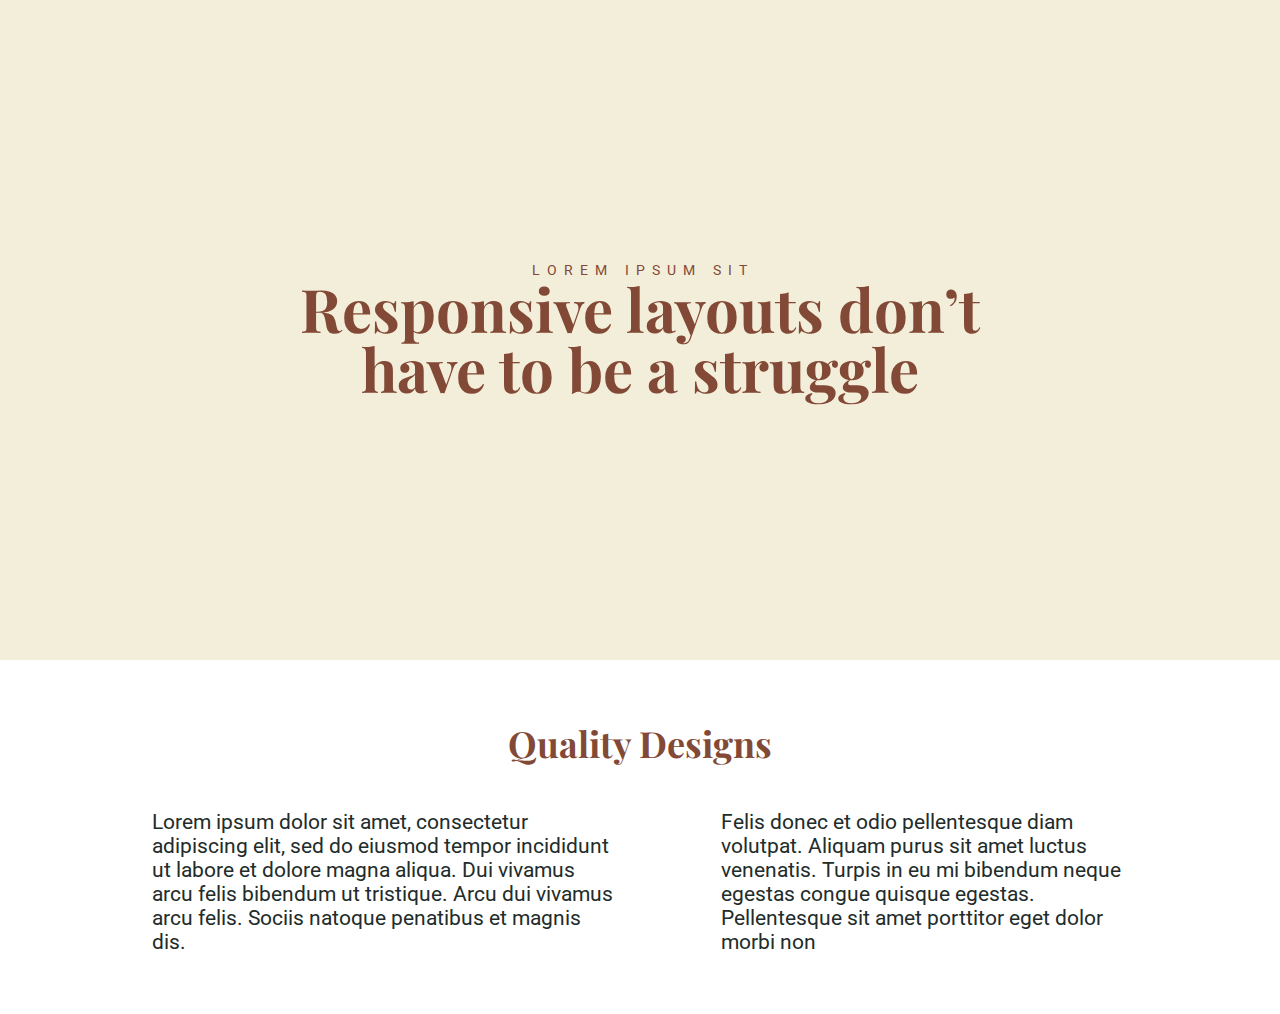
==== flexbox-challenge-4/index.html @ b8cccb98 "flexbox#4 hero, articles" ====
<!DOCTYPE html>
<html lang="en">
<head>
  <meta charset="UTF-8">
  <meta http-equiv="X-UA-Compatible" content="IE=edge">
  <meta name="viewport" content="width=device-width, initial-scale=1.0">
  <title>CRL - Course Rail Lessons</title>
  <link rel="stylesheet" href="index.css">
</head>
<body>
  <section class="hero">
    <div class="container">
      <p class="hero__sub">l o r e m&emsp;i p s u m&emsp;s i t</p>
      <h1 class="hero__title">Responsive layouts don’t have to be a struggle</h1>
    </div>
  </section>
  <section class="articles">
    <div class="container">
      <h1 class="articles__title">Quality Designs</h1>
      <div class="row articles__row">
        <article class="col">
          <p>
            Lorem ipsum dolor sit amet, consectetur adipiscing elit,
            sed do eiusmod tempor incididunt ut labore et dolore
            magna aliqua. Dui vivamus arcu felis bibendum ut
            tristique. Arcu dui vivamus arcu felis. Sociis natoque
            penatibus et magnis dis. 
          </p>
        </article>
        <article class="col">
          <p>
            Felis donec et odio pellentesque diam volutpat. Aliquam
            purus sit amet luctus venenatis. Turpis in eu mi
            bibendum neque egestas congue quisque egestas.
            Pellentesque sit amet porttitor eget dolor morbi non
          </p>
        </article>
      </div>
    </div>
  </section>
</body>
</html>
---- flexbox-challenge-4/index.css ----
@import url('https://fonts.googleapis.com/css2?family=Playfair+Display:wght@400;500;700&family=Roboto:wght@300;400;700&display=swap');

:root {
  --playfair-display: 'Playfair Display', serif;
  --roboto: 'Roboto', sans-serif;
  --cream: #F3EED9;
  --brown: #824936;
  --black: #222C2A;
}
*, *::before, *::after {
  box-sizing: border-box;
  padding: 0;
  margin: 0;
}
/* maximum width of a “container” 
is 1128px

in the cery first section try setting a min-height  
of 660px and using what we’ve covered in 
flexbox to center the content vertically */
.container {
  max-width: 1128px;
  width: 80%;
}
.row {
  display: flex;
}
.hero {
  background: var(--cream);
  display: flex;
  justify-content: center;
  align-items: center;
  text-align: center;
  min-height: 660px;
  color: var(--brown);
}
.hero__sub {
  font-family: var(--roboto);
  font-weight: 400;
  font-size: .88rem;
  text-transform: uppercase;
  letter-spacing: 2px;
}
.hero__title {
  font-family: var(--playfair-display);
  font-size: 3.75rem;
  max-width: 70%;
  margin: 0 auto;
  line-height: 1em;
}

.articles > .container{
  display: flex;
  flex-direction: column;
  justify-content: center;
  align-items: center;
  margin: 0 auto;
  padding: 3.7em 1.5em;
  gap: 2.7em;
}

.articles__title {
  font-family: var(--playfair-display);
  color: var(--brown);
  font-size: 2.25rem;
}
.articles__row {
  font-family: var(--roboto);
  color: var(--black);
  font-size: 1.31rem;
  gap: 5em;
}
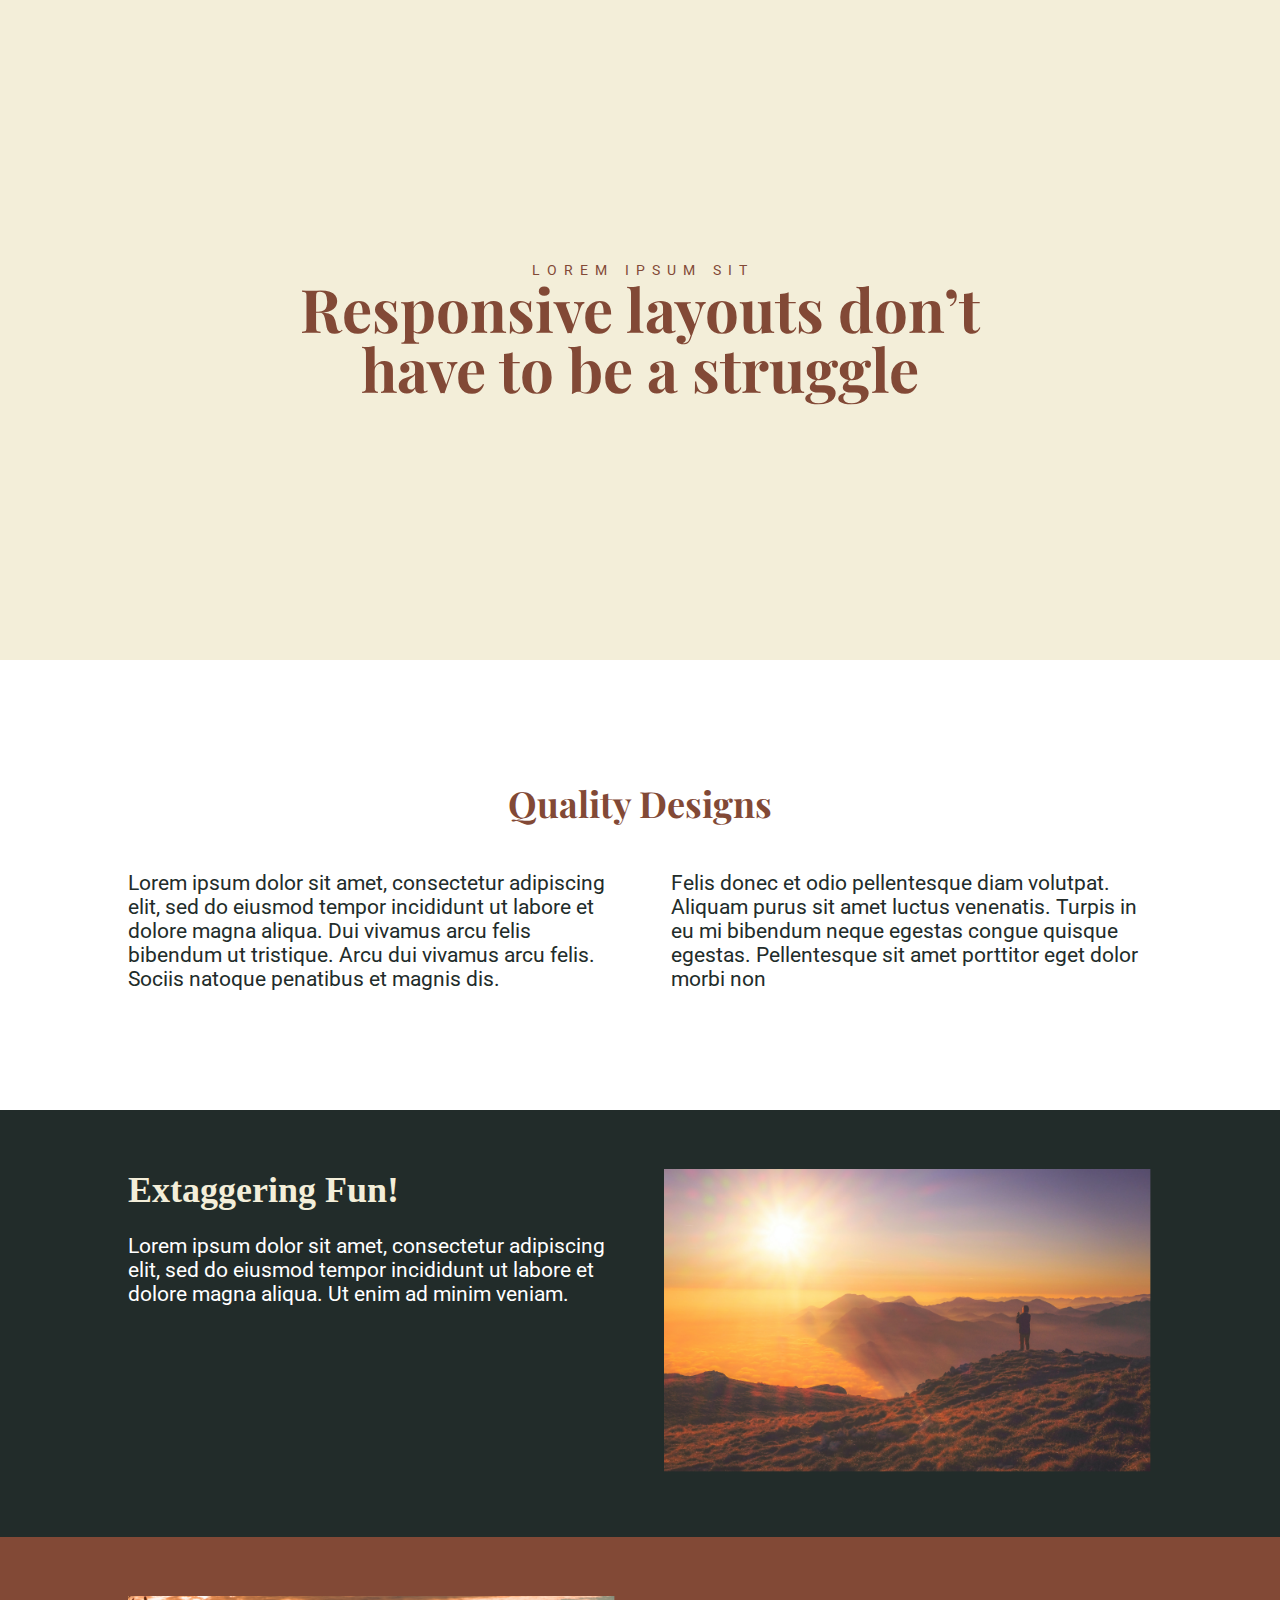
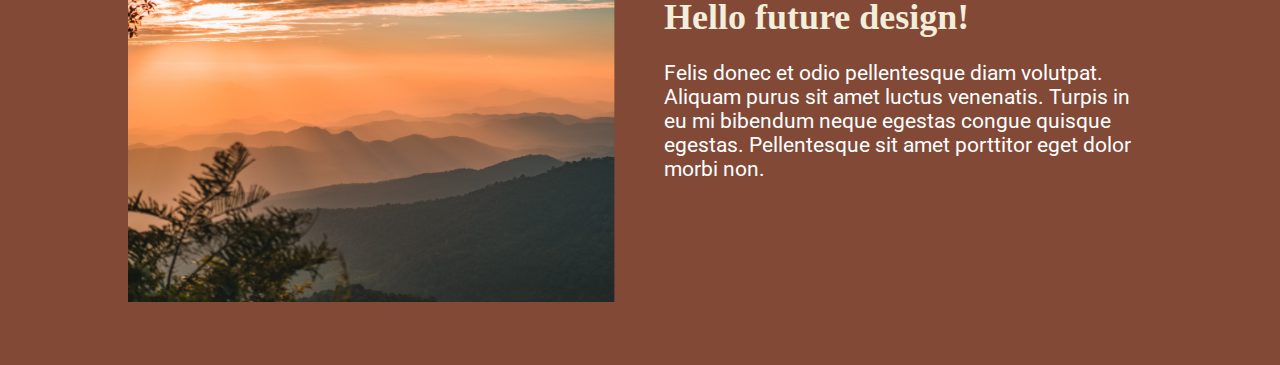
==== commit 6814e555: "flex challenge#4" ====
--- a/flexbox-challenge-4/index.html
+++ b/flexbox-challenge-4/index.html
@@ -10,7 +10,7 @@
 <body>
   <section class="hero">
     <div class="container">
-      <p class="hero__sub">l o r e m&emsp;i p s u m&emsp;s i t</p>
+      <p class="hero__sub">L O R E M&emsp;I P S U M&emsp;S I T</p>
       <h1 class="hero__title">Responsive layouts don’t have to be a struggle</h1>
     </div>
   </section>
@@ -38,5 +38,27 @@
       </div>
     </div>
   </section>
+  <section class="portfolio">
+    <div class="container row">
+      <div class="col">
+        <h1 class="portfolio__title">Extaggering Fun!</h1>
+        <p class="portfolio__text">Lorem ipsum dolor sit amet, consectetur adipiscing elit, sed do eiusmod tempor incididunt ut labore et dolore magna aliqua. Ut enim ad minim veniam.</p>
+      </div>
+      <div class="col">
+        <img class="portfolio__image" src="img/1.PNG" alt="Sunset Image">
+      </div>
+    </div>
+  </section>
+  <section class="portfolio bg-brown">
+    <div class="container row">
+      <div class="col">
+        <img class="portfolio__image" src="img/2.PNG" alt="Sunset Image">
+      </div>
+      <div class="col">
+        <h1 class="portfolio__title">Hello future design!</h1>
+        <p class="portfolio__text">Felis donec et odio pellentesque diam volutpat. Aliquam purus sit amet luctus venenatis. Turpis in eu mi bibendum neque egestas congue quisque egestas. Pellentesque sit amet porttitor eget dolor morbi non.</p>
+      </div>
+    </div>
+  </section>
 </body>
 </html>--- a/flexbox-challenge-4/index.css
+++ b/flexbox-challenge-4/index.css
@@ -6,24 +6,32 @@
   --cream: #F3EED9;
   --brown: #824936;
   --black: #222C2A;
+  --fs-100: .88rem;
+  --fs-200: 1.31rem;
+  --fs-300: 2.25rem;
+  --fs-400: 3.75rem;
 }
 *, *::before, *::after {
   box-sizing: border-box;
   padding: 0;
   margin: 0;
 }
-/* maximum width of a “container” -
+img {
+  max-width: 100%;
+}
+.color-white { color: #fff; }
+.color-brown { color: var(--brown); }
+.color-cream { color: var(--cream); }
+.color-black { color: var(--black); }
+.bg-brown { background: var(--brown) !important; }
+/* maximum width of a “container”
 is 1128px
 
-in the cery first section try setting a min-height  -
-of 660px and using what we’ve covered in -
+in the cery first section try setting a min-height 
+of 660px and using what we’ve covered in
 flexbox to center the content vertically */
 .container {
-  max-width: 1128px;
-  width: 80%;
+  width: min(80%, 1128px);
 }
 .row {
   display: flex;
@@ -40,36 +48,77 @@
 .hero__sub {
   font-family: var(--roboto);
   font-weight: 400;
-  font-size: .88rem;
-  text-transform: uppercase;
+  font-size: var(--fs-100);
   letter-spacing: 2px;
 }
 .hero__title {
   font-family: var(--playfair-display);
-  font-size: 3.75rem;
-  max-width: 70%;
+  font-size: var(--fs-400);
+  width: 95%;
   margin: 0 auto;
   line-height: 1em;
+  max-width: 800px;
 }
 
-.articles > .container{
+.articles {
+  min-height: 450px;
   display: flex;
-  flex-direction: column;
   justify-content: center;
   align-items: center;
+}
+
+.articles > .container,
+.portfolio > .container {
   margin: 0 auto;
-  padding: 3.7em 1.5em;
-  gap: 2.7em;
+  padding: 3.7em 0;
 }
 
 .articles__title {
   font-family: var(--playfair-display);
   color: var(--brown);
-  font-size: 2.25rem;
+  font-size: var(--fs-300);
+  text-align: center;
+  margin-bottom: 1.2em;
 }
 .articles__row {
   font-family: var(--roboto);
   color: var(--black);
-  font-size: 1.31rem;
-  gap: 5em;
+  font-size: var(--fs-200);
+  gap: 3em;
+}
+.portfolio {
+  background: var(--black);
+}
+.portfolio__title {
+  font-size: var(--fs-300);
+  color: var(--cream);
+}
+.portfolio__text {
+  color: #fff;
+  font-size: var(--fs-200);
+  margin-top: 1.1em;
+  font-family: var(--roboto);
+}
+
+.portfolio > .row {
+  gap: 3em;
+}
+
+.articles .col, .portfolio .col {
+  flex: 1;
+}
+
+@media screen and (max-width: 425px) {
+  :root {
+    --fs-100: .68rem;
+    --fs-200: .91rem;
+    --fs-300: 1.65rem;
+    --fs-400: 2.25rem;
+  }
+}
+
+@media screen and (max-width: 768px) {
+  .row {
+    flex-direction: column;
+  }
 }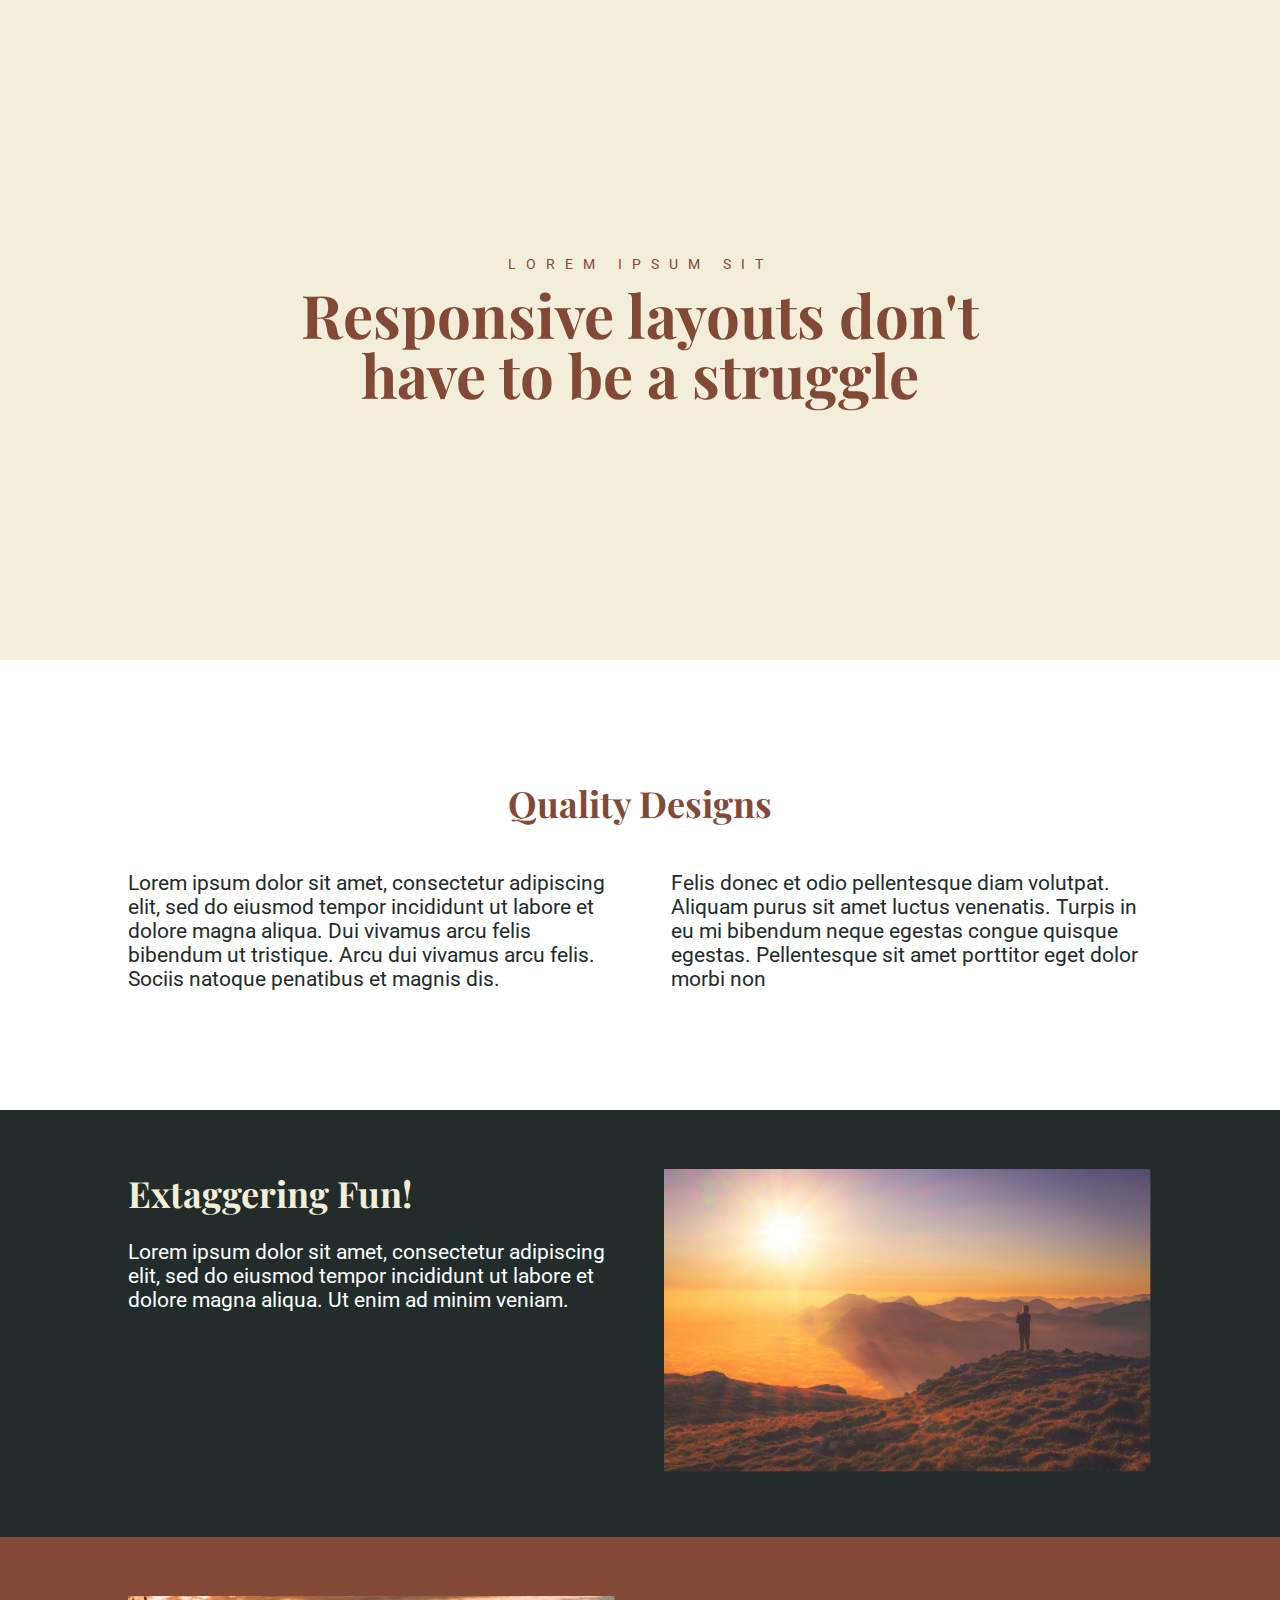
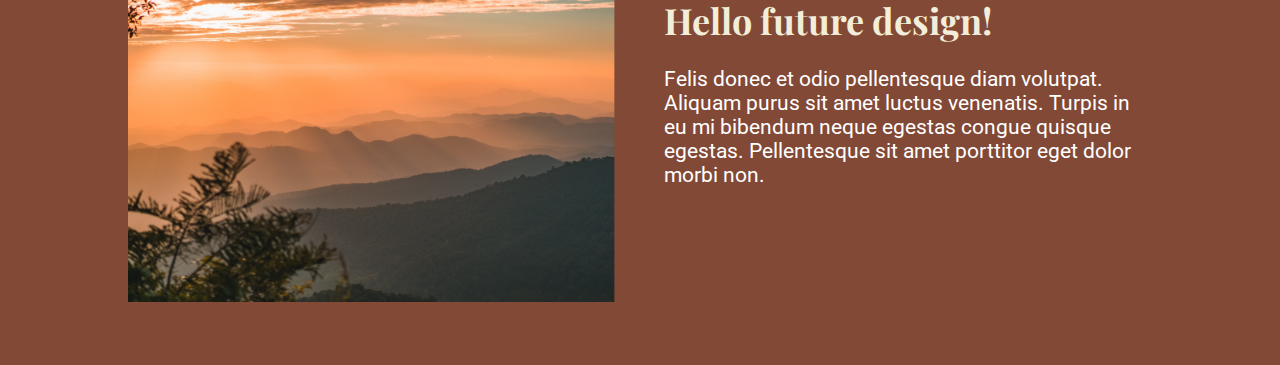
==== commit 868d2461: "todo fix font sizes on mobile screen" ====
--- a/flexbox-challenge-4/index.html
+++ b/flexbox-challenge-4/index.html
@@ -10,8 +10,8 @@
 <body>
   <section class="hero">
     <div class="container">
-      <p class="hero__sub">L O R E M&emsp;I P S U M&emsp;S I T</p>
-      <h1 class="hero__title">Responsive layouts don’t have to be a struggle</h1>
+      <p class="hero__sub">lorem ipsum sit</p>
+      <h1 class="hero__title">Responsive layouts don't have to be a struggle</h1>
     </div>
   </section>
   <section class="articles">
--- a/flexbox-challenge-4/index.css
+++ b/flexbox-challenge-4/index.css
@@ -15,6 +15,9 @@
   box-sizing: border-box;
   padding: 0;
   margin: 0;
+}
+body {
+  font-family: var(--roboto);
 }
 img {
   max-width: 100%;
@@ -46,10 +49,10 @@
   color: var(--brown);
 }
 .hero__sub {
-  font-family: var(--roboto);
   font-weight: 400;
   font-size: var(--fs-100);
-  letter-spacing: 2px;
+  letter-spacing: 10px;
+  text-transform: uppercase;
 }
 .hero__title {
   font-family: var(--playfair-display);
@@ -58,6 +61,7 @@
   margin: 0 auto;
   line-height: 1em;
   max-width: 800px;
+  margin-top: .2em;
 }
 
 .articles {
@@ -81,7 +85,6 @@
   margin-bottom: 1.2em;
 }
 .articles__row {
-  font-family: var(--roboto);
   color: var(--black);
   font-size: var(--fs-200);
   gap: 3em;
@@ -92,12 +95,12 @@
 .portfolio__title {
   font-size: var(--fs-300);
   color: var(--cream);
+  font-family: var(--playfair-display);
 }
 .portfolio__text {
   color: #fff;
   font-size: var(--fs-200);
   margin-top: 1.1em;
-  font-family: var(--roboto);
 }
 
 .portfolio > .row {
